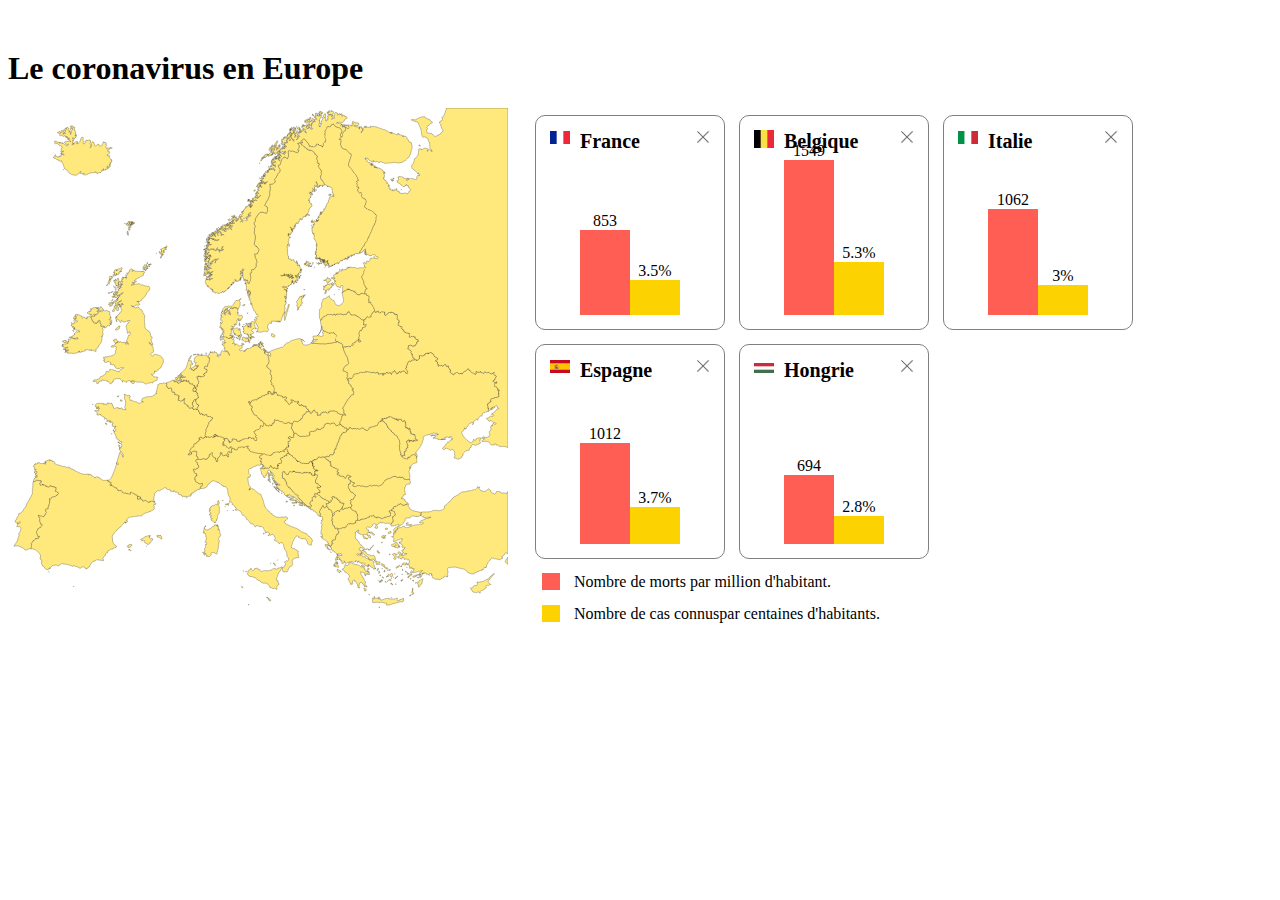
==== Covid.html @ 5c6e3ed9 "fix css" ====
<!DOCTYPE html>


<html>
<head>
	<title>Le coronavirus en Europe</title>
	<meta charset="utf-8" />
	<link rel="stylesheet" type="text/css" href="covid.css" />
</head>
<body>
	<div id="englobante">
		<h1>Le coronavirus en Europe</h1>
		<div id="left-map">
			<map>
				<area shape="poly" coords="93,298,157,274,199,311,193,389,109,393,96,369" href="images/fr.svg" alt="france">
				<area shape="poly" coords="57,277,175,267,192,288,183,301" href="images/be.svg" alt="belgique">
				<area shape="poly" coords="271,483,238,468,237,409,198,461,187,354,202,350,251,340,304,434" href="images/it.svg" alt="italie">
				<area shape="poly" coords="65,358,146,398,63,482,18,443,54,387,24,356" href="images/es.svg" alt="espagne">
				<area shape="poly" coords="324,312,269,335,291,359,323,348,337,319" href="images/hu.svg" alt="hongrie">
			</map>
			<img src="images/europe.svg.svg">
    	</div>	

		<div id="covid-cards">	

			<div class="card" id="france">
	  			<div class="drapeau">
	    		 	<img src="images/fr.svg">
	  			</div>
	  			<a href="#">
	     			<img src="images/close.jpg" > 
	   			</a>
	   			<h1 class="pays">France</h1>
	   			<div class="morts" dir="ladiv">
	     			<div>853</div>
	  			 </div>
	    		<div class="cas" dir="ladiv">
	     			<div>3.5%</div>
	  		 	</div>
			</div>

	 		<div class="card" id="belgique">
	  		 	<div class="drapeau">
	     			<img src="images/be.svg">
	   			</div>
	   			<a href="#">
	    			<img src="images/close.jpg" > 
	   			</a>
	   			<h1 class="pays">Belgique</h1>
	   			<div class="morts" autofocus="ladiv">
	     			<div>1549</div>
	   			</div>
	   		 	<div class="cas" autofocus="ladiv">
	    			<div>5.3%</div>
	   			</div>
			</div>

    		<div class="card" id="italie">
	   			<div class="drapeau">
	     			<img src="images/it.svg">
	   			</div>
	   			<a href="#">
	     			<img src="images/close.jpg" > 
	   			</a>
	   			<h1 class="pays">Italie</h1>
	   			<div class="morts" autofocus="ladiv">
	     			<div>1062</div>
	   			</div>
	    		<div class="cas" autofocus="ladiv">
	     			<div>3%</div>
	   			</div>
			</div>

			<div class="card" id="espagne">
	   			<div class="drapeau">
	     			<img src="images/es.svg">
	   			</div>
	   			<a href="#">
	     			<img src="images/close.jpg" > 
	   			</a>
	   			<h1 class="pays">Espagne</h1>
	   			<div class="morts" dir="ladiv">
	     			<div>1012</div>
	   			</div>
	    		<div class="cas" dir="ladiv">
	     			<div>3.7%</div>
	   			</div>

			</div>

			<div class="card" id="hongrie">
	   			<div class="drapeau">
	     			<img src="images/hu.svg">
	  			 </div>
	   			<a href="#">
	     			<img src="images/close.jpg" > 
	   			</a>
	   			<h1 class="pays">Hongrie</h1>
	  			<div class="morts" dir="ladiv">
	     			<div>694</div>
	   			</div>
	    		<div class="cas" dir="ladiv">
	     			<div>2.8%</div>
	   			</div>
		</div>

		<div id="legend">
			<div>
				<span class="square" style="background-color: #fe5e54"></span>Nombre de morts par million d'habitant.
			</div>
			<div>
				<span class="square" style="background-color: #fcd200"></span>Nombre de cas connuspar centaines d'habitants.
			</div>
		</div>
	</div>
</body>
<script type="text/javascript" src="covid.js"></script>
</html>
---- covid.css ----
#englobante{
	font-family: Roboto Lt;
	width: 1200px;
	margin-top: 50px;
	text-align: left;
}

#left-map{
	float: left; 
	position: relative;
}

#covid-cards{
	float:left;
	width:680px;
	padding-left:20px;
}

.card{
	position: relative;
	float:left;
	height:185px;
	width:160px;
	border-radius: 10px;
	border: 1px solid gray;
	padding:14px;
	/* espacées les une des autres de 14px donc chacune a une marge de 7px */
	margin: 7px;
}

.drapeau{
	float:left;
	width:20px;
	margin-right:10px;
	position: relative;
}

.drapeau img {
	/* position: absolute; */
	left: 0;
	bottom: 0;
}

a{
	float:right;
}

.pays{
	font-family:Oswald;
	margin: 0;
	font-size: 20px;
}

.card>.morts, .card>.cas {
	position:absolute;
	width:50px;
	bottom: 14px;
}

.card>.morts>div, .card>.cas>div {
	position: absolute;
	bottom: 100%;
	width: 100%;
	text-align: center;
}

.card>.morts{
	background-color:#fe5e54;
	right: 50%;
}

.card>.cas{
	background-color:#fcd200;
	left: 50%;
}

#france>.morts{
	height: 85px;
}

#france>.cas{
	height: 35px;
}

#belgique>.morts{
	height: 155px;
}

#belgique>.cas{
	height: 53px;
}

#italie>.morts{
	height: 106px;
}

#italie>.cas{ 
	height: 30px;
}

#espagne>.morts{
	height: 101px;
}

#espagne>.cas{
	height: 37px;
}

#hongrie>.morts{
	height: 69px;
}

#hongrie>.cas{
height: 28px;
}

#legend{
	line-height: 2em;
	margin-bottom: -52px;
	left: 0px;
	position: relative;
	bottom: 0px;
	float: left;
	
}

.square{
	padding-left: 18px;
	margin: 14px;

}
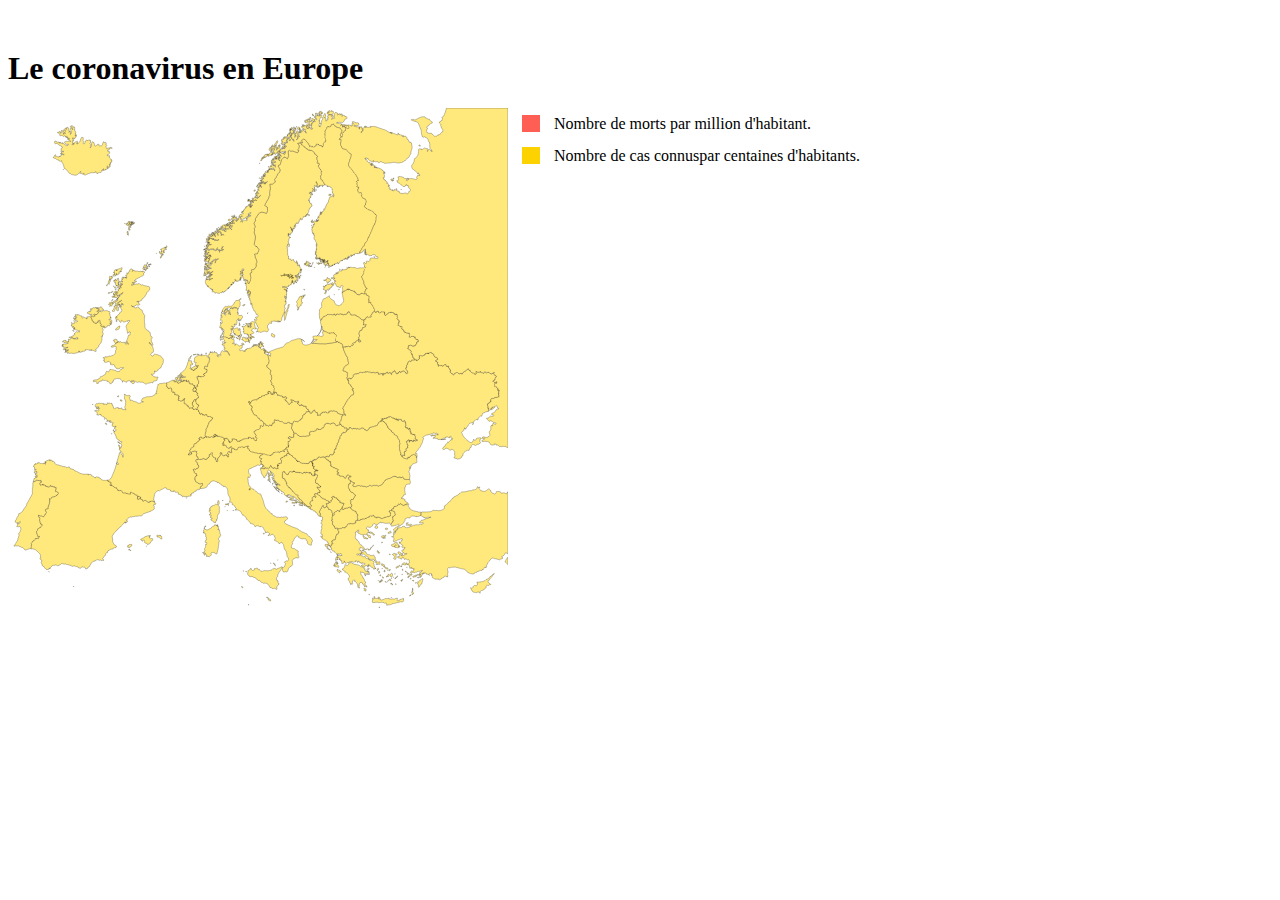
==== commit 93c5bc15: "add js" ====
--- a/Covid.html
+++ b/Covid.html
@@ -11,97 +11,17 @@
 	<div id="englobante">
 		<h1>Le coronavirus en Europe</h1>
 		<div id="left-map">
-			<map>
-				<area shape="poly" coords="93,298,157,274,199,311,193,389,109,393,96,369" href="images/fr.svg" alt="france">
-				<area shape="poly" coords="57,277,175,267,192,288,183,301" href="images/be.svg" alt="belgique">
-				<area shape="poly" coords="271,483,238,468,237,409,198,461,187,354,202,350,251,340,304,434" href="images/it.svg" alt="italie">
-				<area shape="poly" coords="65,358,146,398,63,482,18,443,54,387,24,356" href="images/es.svg" alt="espagne">
-				<area shape="poly" coords="324,312,269,335,291,359,323,348,337,319" href="images/hu.svg" alt="hongrie">
+			<map name="map">
+				<area shape="poly" coords="93,298,157,274,199,311,193,389,109,393,96,369" href="#" alt="france" id="fr">
+				<area shape="poly" coords="57,277,175,267,192,288,183,301" href="#" alt="belgique" id="be">
+				<area shape="poly" coords="271,483,238,468,237,409,198,461,187,354,202,350,251,340,304,434" href="#" alt="italie" id="it">
+				<area shape="poly" coords="65,358,146,398,63,482,18,443,54,387,24,356" href="#" alt="espagne" id="es">
+				<area shape="poly" coords="324,312,269,335,291,359,323,348,337,319" href="#" alt="hongrie" id="hu">
 			</map>
-			<img src="images/europe.svg.svg">
+			<img src="images/europe.svg.svg" usemap="#map">
     	</div>	
 
-		<div id="covid-cards">	
-
-			<div class="card" id="france">
-	  			<div class="drapeau">
-	    		 	<img src="images/fr.svg">
-	  			</div>
-	  			<a href="#">
-	     			<img src="images/close.jpg" > 
-	   			</a>
-	   			<h1 class="pays">France</h1>
-	   			<div class="morts" dir="ladiv">
-	     			<div>853</div>
-	  			 </div>
-	    		<div class="cas" dir="ladiv">
-	     			<div>3.5%</div>
-	  		 	</div>
-			</div>
-
-	 		<div class="card" id="belgique">
-	  		 	<div class="drapeau">
-	     			<img src="images/be.svg">
-	   			</div>
-	   			<a href="#">
-	    			<img src="images/close.jpg" > 
-	   			</a>
-	   			<h1 class="pays">Belgique</h1>
-	   			<div class="morts" autofocus="ladiv">
-	     			<div>1549</div>
-	   			</div>
-	   		 	<div class="cas" autofocus="ladiv">
-	    			<div>5.3%</div>
-	   			</div>
-			</div>
-
-    		<div class="card" id="italie">
-	   			<div class="drapeau">
-	     			<img src="images/it.svg">
-	   			</div>
-	   			<a href="#">
-	     			<img src="images/close.jpg" > 
-	   			</a>
-	   			<h1 class="pays">Italie</h1>
-	   			<div class="morts" autofocus="ladiv">
-	     			<div>1062</div>
-	   			</div>
-	    		<div class="cas" autofocus="ladiv">
-	     			<div>3%</div>
-	   			</div>
-			</div>
-
-			<div class="card" id="espagne">
-	   			<div class="drapeau">
-	     			<img src="images/es.svg">
-	   			</div>
-	   			<a href="#">
-	     			<img src="images/close.jpg" > 
-	   			</a>
-	   			<h1 class="pays">Espagne</h1>
-	   			<div class="morts" dir="ladiv">
-	     			<div>1012</div>
-	   			</div>
-	    		<div class="cas" dir="ladiv">
-	     			<div>3.7%</div>
-	   			</div>
-
-			</div>
-
-			<div class="card" id="hongrie">
-	   			<div class="drapeau">
-	     			<img src="images/hu.svg">
-	  			 </div>
-	   			<a href="#">
-	     			<img src="images/close.jpg" > 
-	   			</a>
-	   			<h1 class="pays">Hongrie</h1>
-	  			<div class="morts" dir="ladiv">
-	     			<div>694</div>
-	   			</div>
-	    		<div class="cas" dir="ladiv">
-	     			<div>2.8%</div>
-	   			</div>
+		<div id="covid-cards">
 		</div>
 
 		<div id="legend">
--- a/covid.css
+++ b/covid.css
@@ -59,7 +59,8 @@
 
 .card>.morts>div, .card>.cas>div {
 	position: absolute;
-	bottom: 100%;
+	font-size: 0.8em;
+	top: -20px;
 	width: 100%;
 	text-align: center;
 }
@@ -72,46 +73,6 @@
 .card>.cas{
 	background-color:#fcd200;
 	left: 50%;
-}
-
-#france>.morts{
-	height: 85px;
-}
-
-#france>.cas{
-	height: 35px;
-}
-
-#belgique>.morts{
-	height: 155px;
-}
-
-#belgique>.cas{
-	height: 53px;
-}
-
-#italie>.morts{
-	height: 106px;
-}
-
-#italie>.cas{ 
-	height: 30px;
-}
-
-#espagne>.morts{
-	height: 101px;
-}
-
-#espagne>.cas{
-	height: 37px;
-}
-
-#hongrie>.morts{
-	height: 69px;
-}
-
-#hongrie>.cas{
-height: 28px;
 }
 
 #legend{
